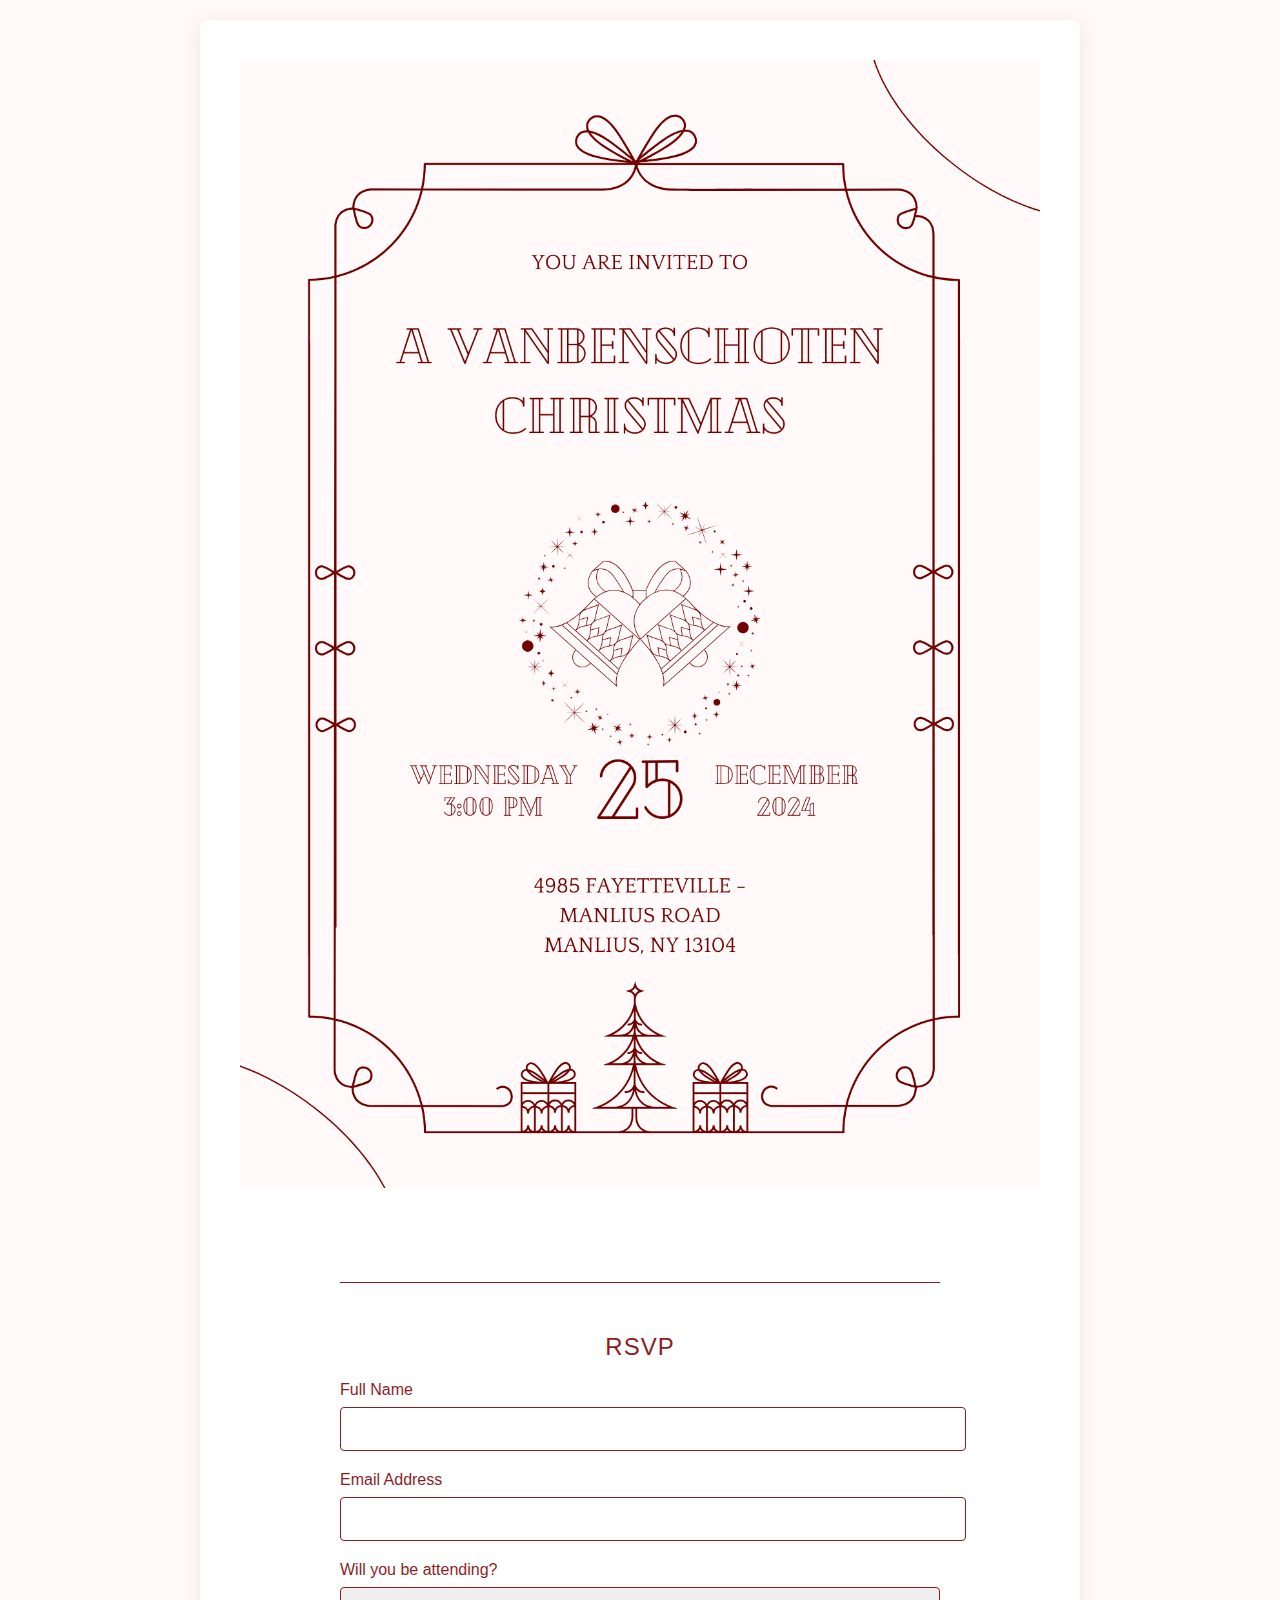
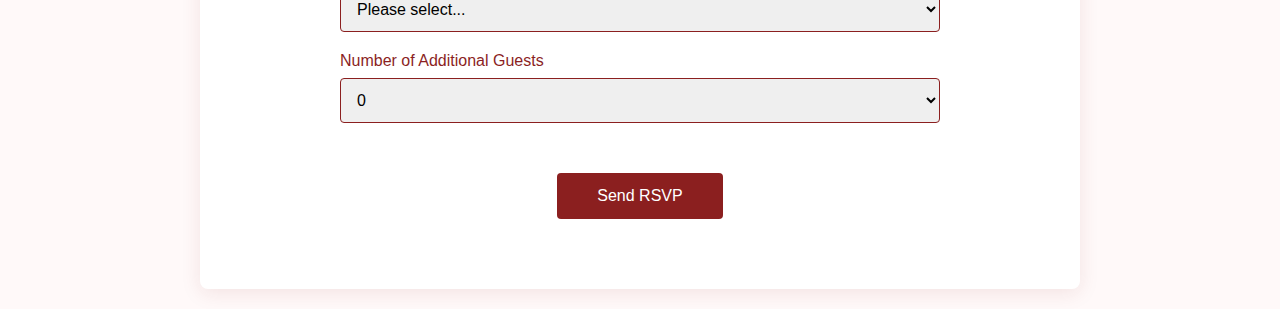
==== index.html @ fc416f07 "Update index.html" ====
<!DOCTYPE html>
<html lang="en">
<head>
    <meta charset="UTF-8">
    <meta name="viewport" content="width=device-width, initial-scale=1.0">
    <title>A Vanbenschoten Christmas</title>
    <style>
        :root {
            --burgundy: #8B1F1F;
        }
        
        body {
            font-family: "Helvetica Neue", Helvetica, Arial, sans-serif;
            margin: 0;
            padding: 20px;
            background: #FFF9F9;
            min-height: 100vh;
            display: flex;
            justify-content: center;
            align-items: center;
            color: var(--burgundy);
        }
        
        .container {
            background: white;
            padding: 40px;
            border-radius: 8px;
            box-shadow: 0 4px 20px rgba(139, 31, 31, 0.1);
            max-width: 800px;
            width: 100%;
            text-align: center;
        }
        
        .invitation-image {
            max-width: 100%;
            height: auto;
            margin-bottom: 40px;
        }
        
        .rsvp-section {
            margin-top: 50px;
            padding-top: 30px;
            border-top: 1px solid var(--burgundy);
            max-width: 600px;
            margin-left: auto;
            margin-right: auto;
        }
        
        .form-group {
            margin: 20px 0;
            text-align: left;
        }
        
        label {
            display: block;
            margin-bottom: 8px;
            color: var(--burgundy);
            font-weight: 500;
        }
        
        input[type="text"],
        input[type="email"],
        select {
            width: 100%;
            padding: 12px;
            border: 1px solid var(--burgundy);
            border-radius: 4px;
            font-size: 16px;
            font-family: inherit;
        }
        
        .submit-btn {
            background: var(--burgundy);
            color: white;
            border: none;
            padding: 14px 40px;
            border-radius: 4px;
            font-size: 16px;
            cursor: pointer;
            margin: 30px auto;
            font-family: inherit;
            transition: background 0.3s;
            font-weight: 500;
        }
        
        .submit-btn:hover {
            background: #6B1717;
        }

        h2 {
            font-weight: 500;
            letter-spacing: 1px;
        }
        
        @media (max-width: 600px) {
            .container {
                padding: 20px;
            }
            
            .rsvp-section {
                margin-top: 30px;
                padding-top: 20px;
            }
        }
    </style>
</head>
<body>
    <div class="container">
        <img src="invitation.png" alt="A Vanbenschoten Christmas Invitation" class="invitation-image">
        
        <div class="rsvp-section">
            <h2>RSVP</h2>
            <!-- Replace YOUR_FORMSPREE_ENDPOINT with your actual Formspree endpoint -->
            <form action="https://formspree.io/f/xeoqwaog" method="POST">
                <div class="form-group">
                    <label for="name">Full Name</label>
                    <input type="text" id="name" name="name" required>
                </div>
                
                <div class="form-group">
                    <label for="email">Email Address</label>
                    <input type="email" id="email" name="email" required>
                </div>
                
                <div class="form-group">
                    <label for="attendance">Will you be attending?</label>
                    <select id="attendance" name="attendance" required>
                        <option value="">Please select...</option>
                        <option value="yes">Yes, I'll be there!</option>
                        <option value="no">Sorry, I can't make it</option>
                    </select>
                </div>
                
                <div class="form-group">
                    <label for="guests">Number of Additional Guests</label>
                    <select id="guests" name="guests">
                        <option value="0">0</option>
                        <option value="1">1</option>
                        <option value="2">2</option>
                        <option value="3">3</option>
                        <option value="4">4</option>
                    </select>
                </div>
                
                <button type="submit" class="submit-btn">Send RSVP</button>
            </form>
        </div>
    </div>
</body>
</html>
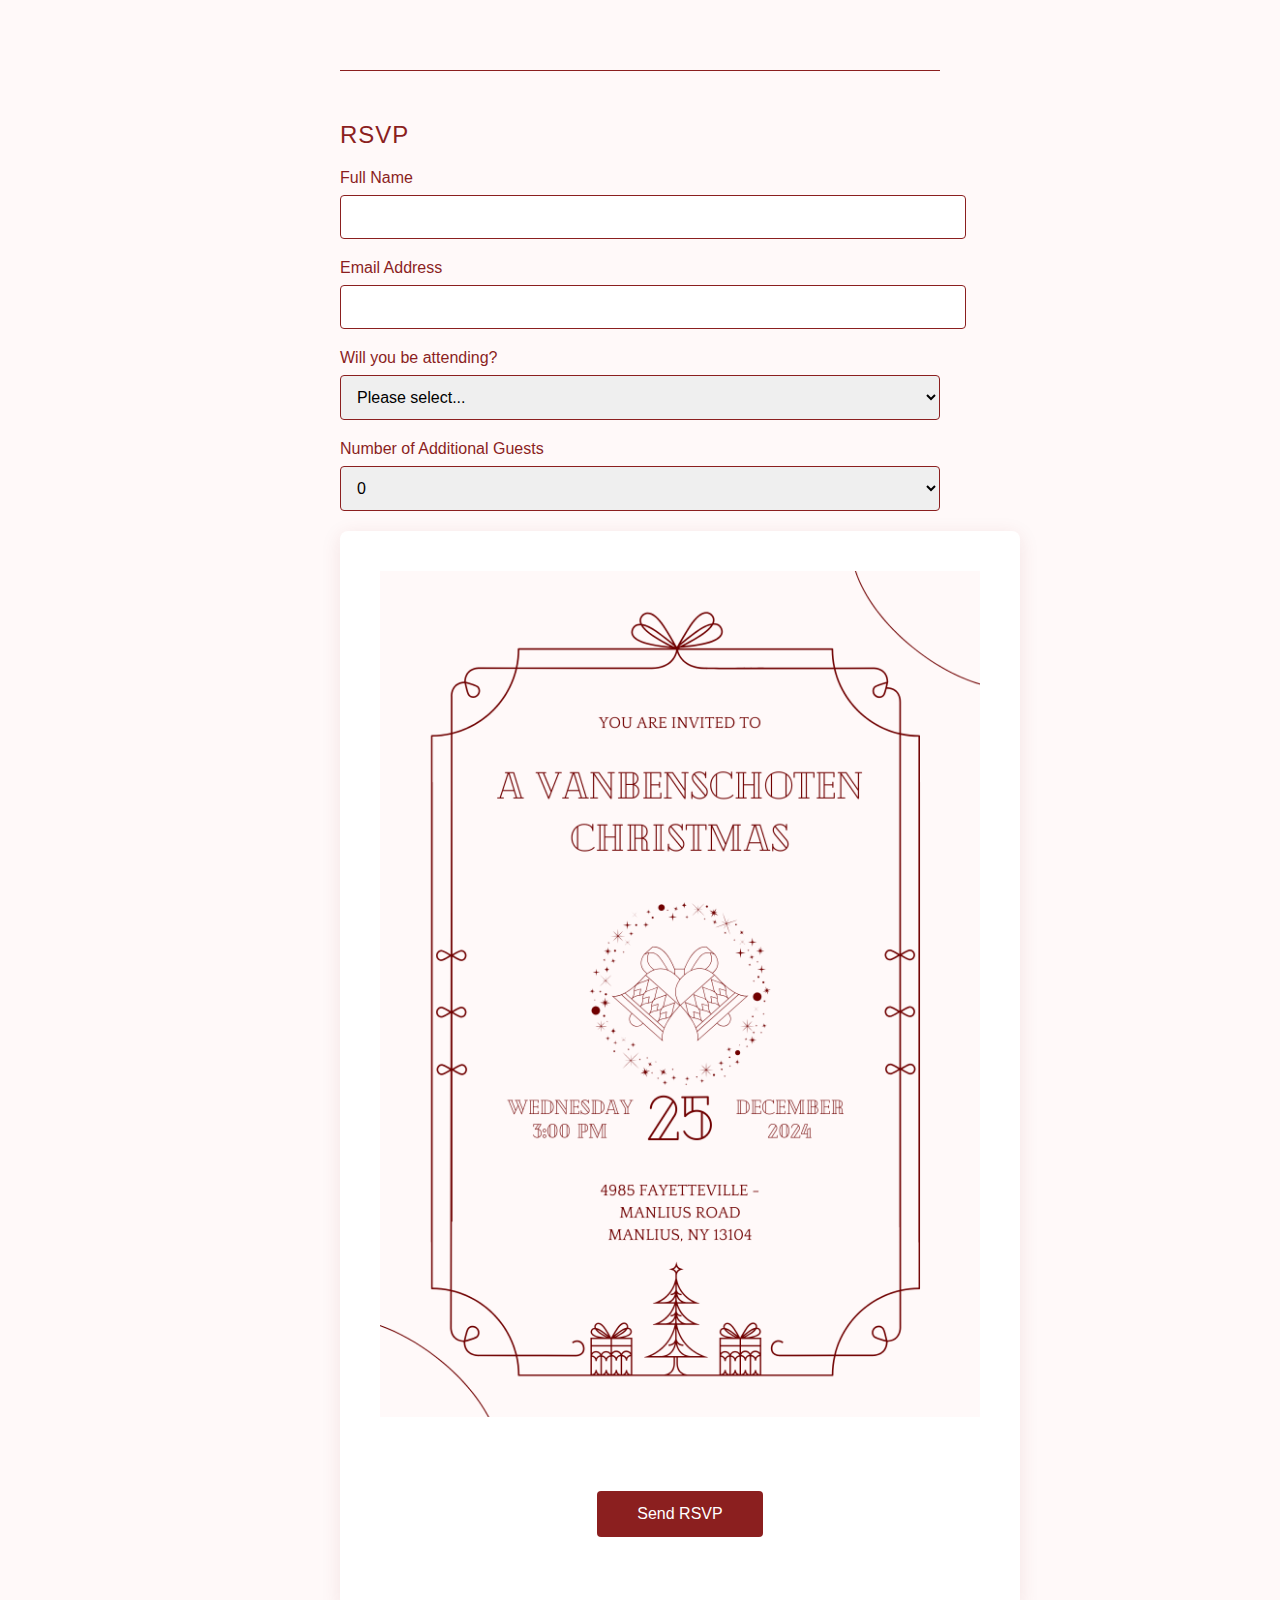
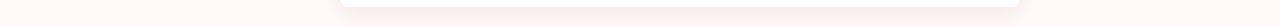
==== commit c45f29c4: "Update index.html" ====
--- a/index.html
+++ b/index.html
@@ -105,8 +105,7 @@
     </style>
 </head>
 <body>
-    <div class="container">
-        <img src="invitation.png" alt="A Vanbenschoten Christmas Invitation" class="invitation-image">
+    
         
         <div class="rsvp-section">
             <h2>RSVP</h2>
@@ -141,7 +140,8 @@
                         <option value="4">4</option>
                     </select>
                 </div>
-                
+                <div class="container">
+        <img src="invitation.png" alt="A Vanbenschoten Christmas Invitation" class="invitation-image">
                 <button type="submit" class="submit-btn">Send RSVP</button>
             </form>
         </div>
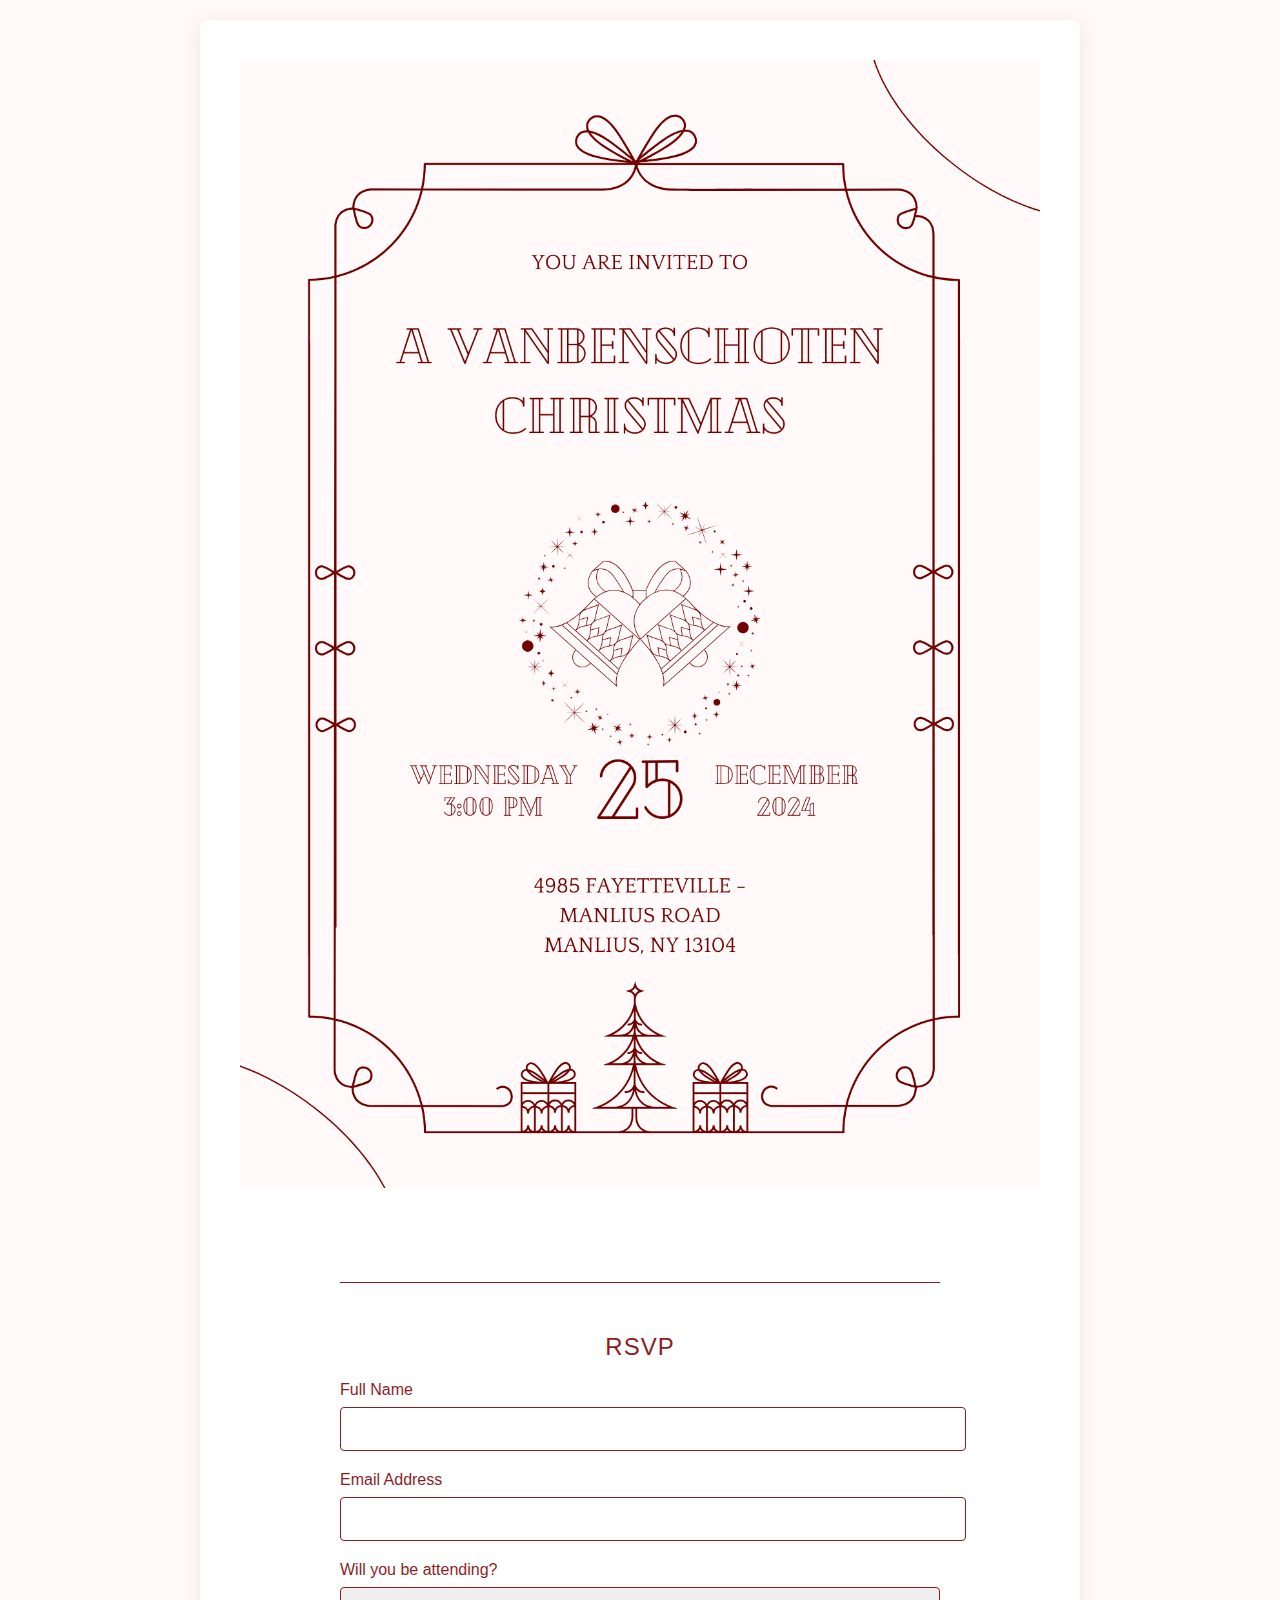
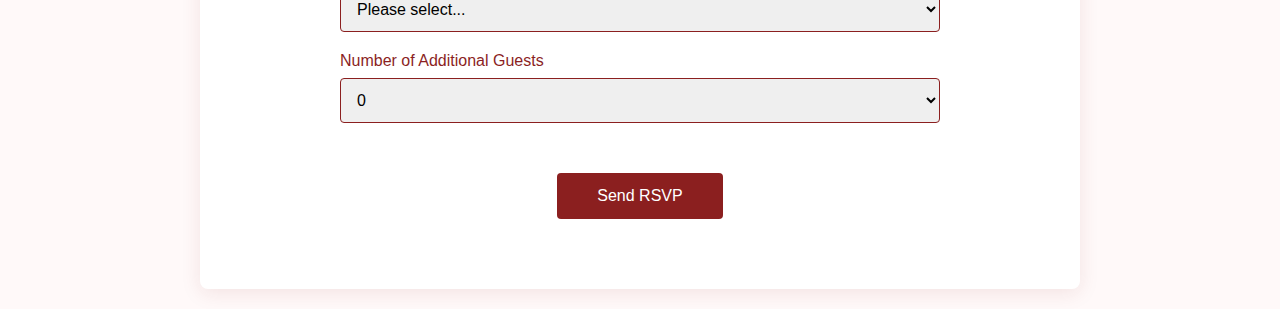
==== commit ddbb0f76: "Update index.html" ====
--- a/index.html
+++ b/index.html
@@ -105,8 +105,8 @@
     </style>
 </head>
 <body>
-    
-        
+    <div class="container">
+        <img src="invitation.png" alt="A Vanbenschoten Christmas Invitation" class="invitation-image">
         <div class="rsvp-section">
             <h2>RSVP</h2>
             <!-- Replace YOUR_FORMSPREE_ENDPOINT with your actual Formspree endpoint -->
@@ -140,8 +140,6 @@
                         <option value="4">4</option>
                     </select>
                 </div>
-                <div class="container">
-        <img src="invitation.png" alt="A Vanbenschoten Christmas Invitation" class="invitation-image">
                 <button type="submit" class="submit-btn">Send RSVP</button>
             </form>
         </div>
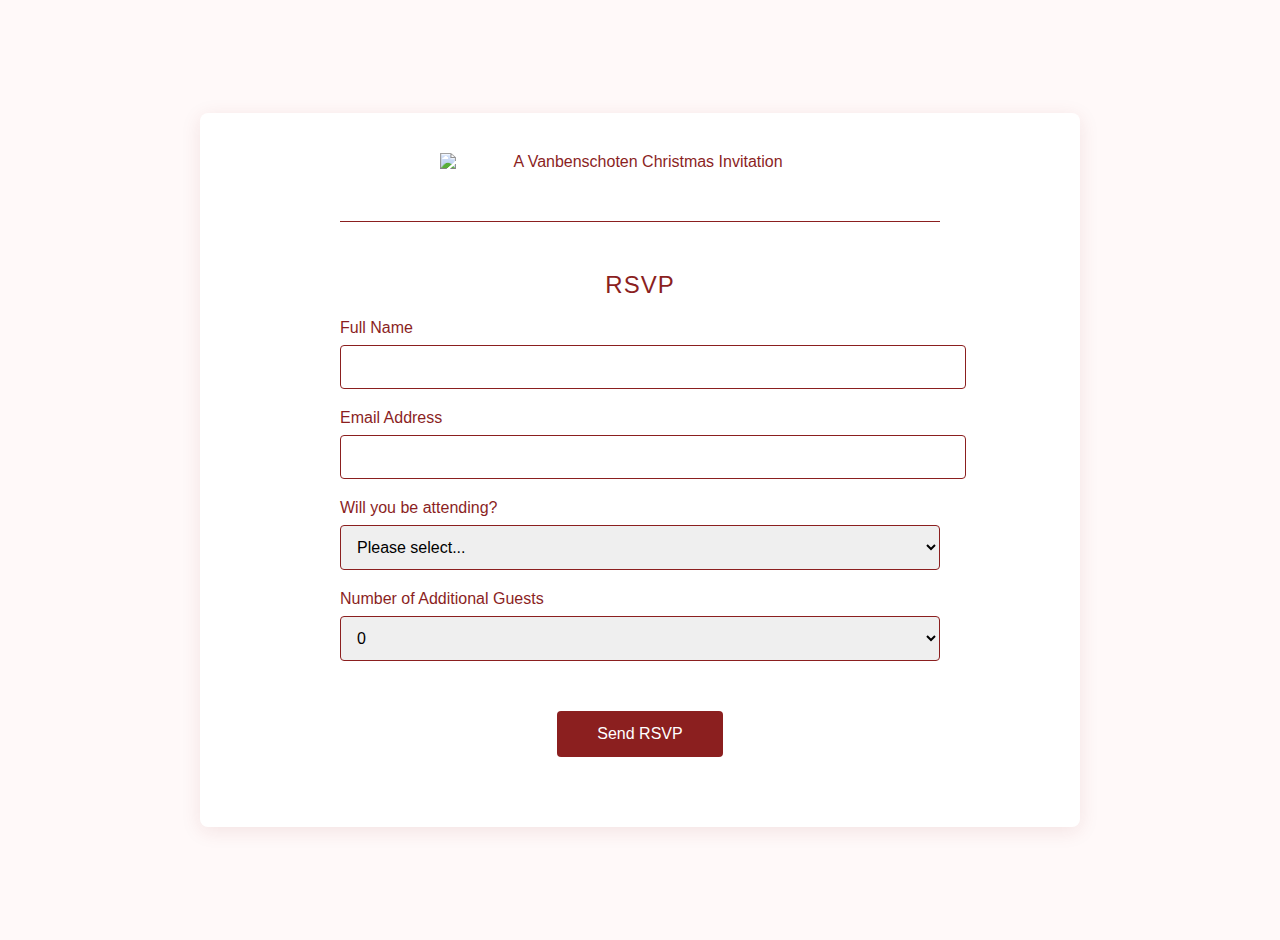
==== commit 9752085e: "Update index.html" ====
--- a/index.html
+++ b/index.html
@@ -2,7 +2,7 @@
 <html lang="en">
 <head>
     <meta charset="UTF-8">
-    <meta name="viewport" content="width=device-width, initial-scale=1.0">
+    <meta name="viewport" content="width=device-width, initial-scale=0.5">
     <title>A Vanbenschoten Christmas</title>
     <style>
         :root {
@@ -32,9 +32,12 @@
         }
         
         .invitation-image {
-            max-width: 100%;
+            max-width: 50%;  /* Changed from 100% to 50% */
             height: auto;
             margin-bottom: 40px;
+            display: block;  /* Added to ensure proper centering */
+            margin-left: auto;  /* Added for horizontal centering */
+            margin-right: auto;  /* Added for horizontal centering */
         }
         
         .rsvp-section {
@@ -101,15 +104,18 @@
                 margin-top: 30px;
                 padding-top: 20px;
             }
+            
+            .invitation-image {
+                max-width: 80%;  /* Slightly larger on mobile for better visibility */
+            }
         }
     </style>
 </head>
 <body>
     <div class="container">
-        <img src="invitation.png" alt="A Vanbenschoten Christmas Invitation" class="invitation-image">
+        <img src="/api/placeholder/400/320" alt="A Vanbenschoten Christmas Invitation" class="invitation-image">
         <div class="rsvp-section">
             <h2>RSVP</h2>
-            <!-- Replace YOUR_FORMSPREE_ENDPOINT with your actual Formspree endpoint -->
             <form action="https://formspree.io/f/xeoqwaog" method="POST">
                 <div class="form-group">
                     <label for="name">Full Name</label>
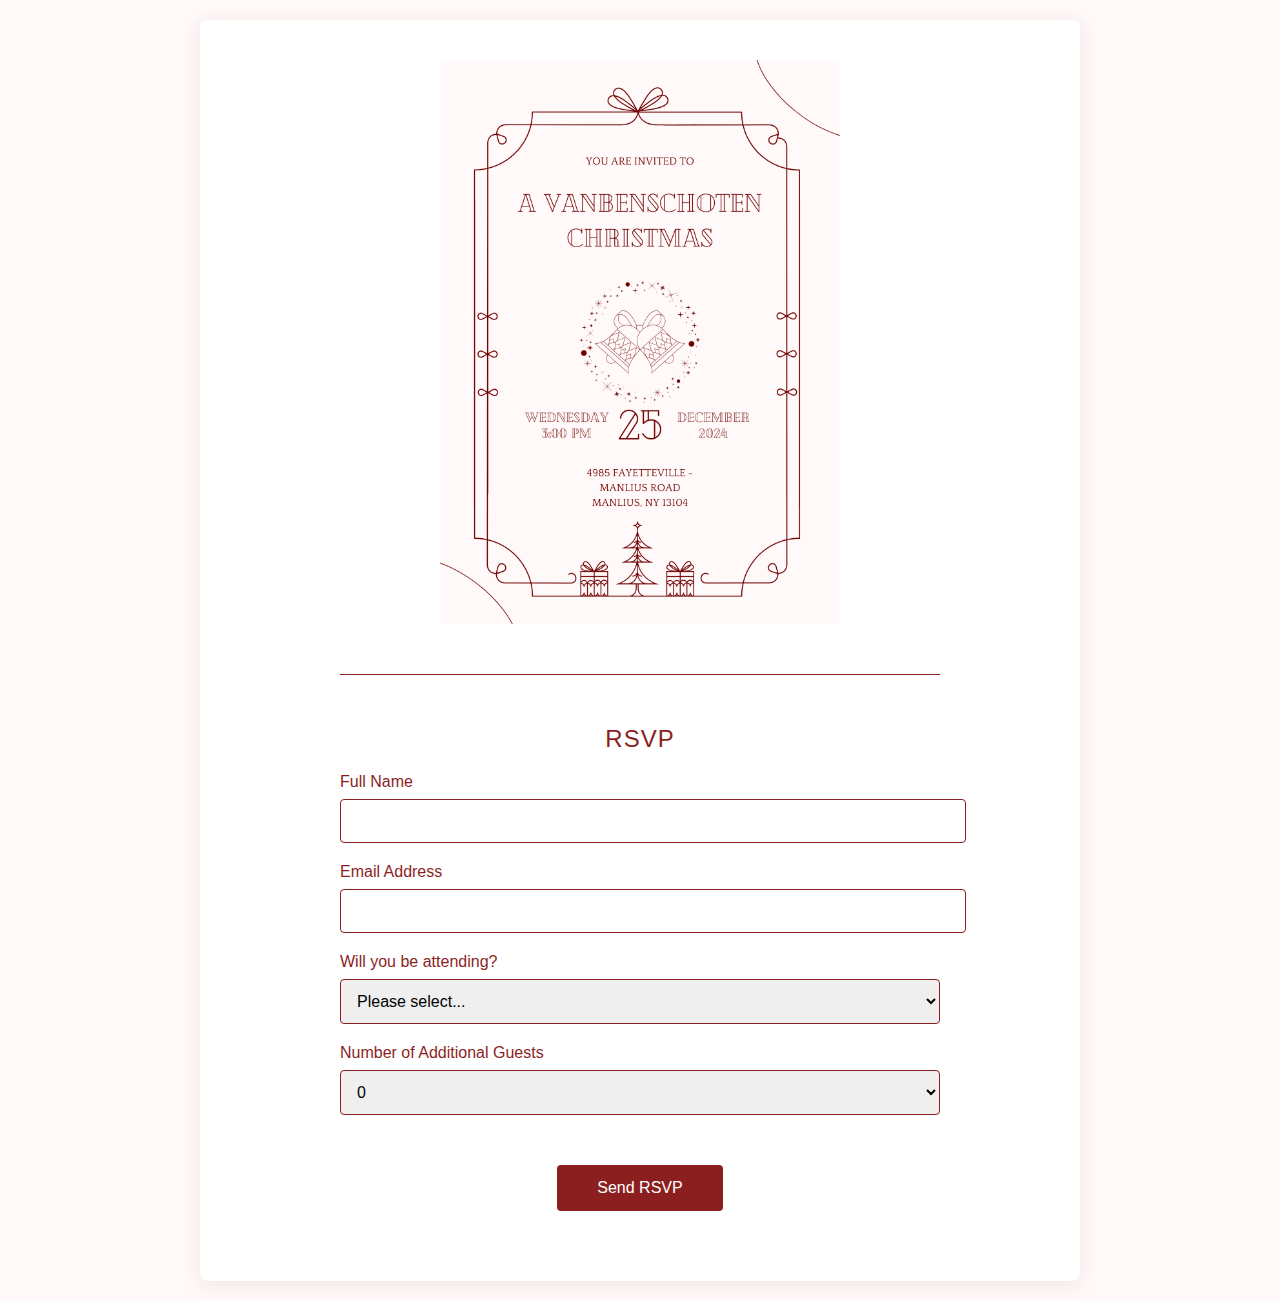
==== commit 993148b1: "Update index.html" ====
--- a/index.html
+++ b/index.html
@@ -113,7 +113,7 @@
 </head>
 <body>
     <div class="container">
-        <img src="/api/placeholder/400/320" alt="A Vanbenschoten Christmas Invitation" class="invitation-image">
+        <img src="invitation.png" alt="A Vanbenschoten Christmas Invitation" class="invitation-image">
         <div class="rsvp-section">
             <h2>RSVP</h2>
             <form action="https://formspree.io/f/xeoqwaog" method="POST">
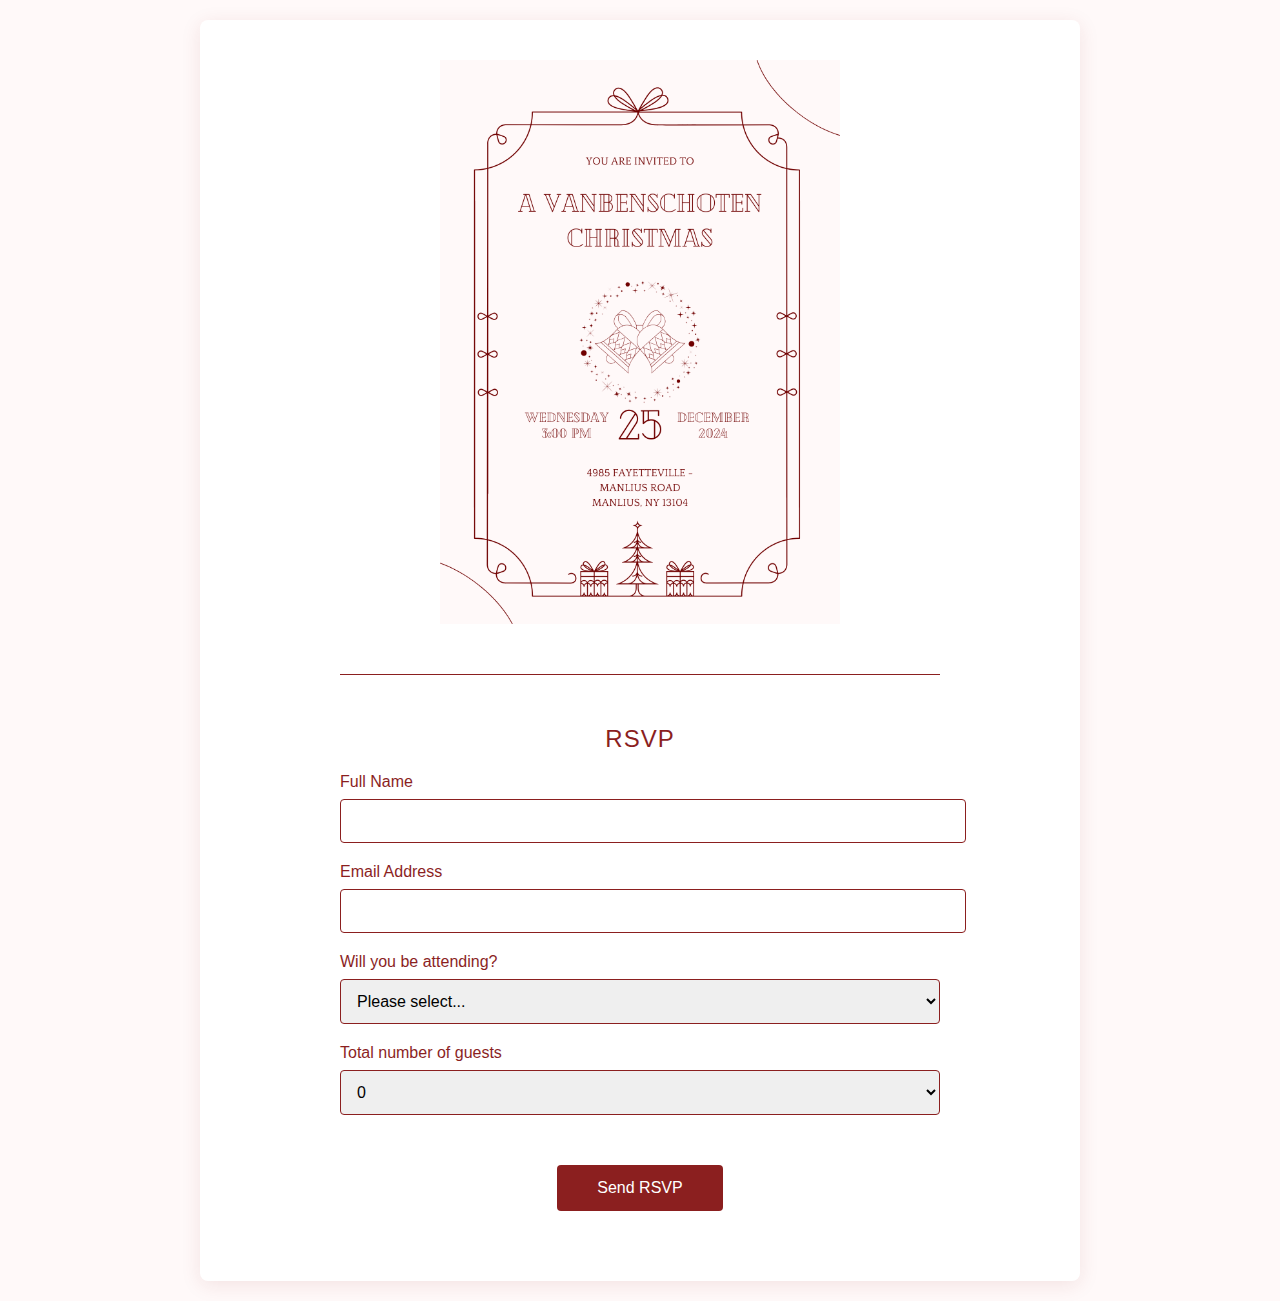
==== commit 5a0c35dc: "Update index.html" ====
--- a/index.html
+++ b/index.html
@@ -32,12 +32,12 @@
         }
         
         .invitation-image {
-            max-width: 50%;  /* Changed from 100% to 50% */
+            max-width: 50%;
             height: auto;
             margin-bottom: 40px;
-            display: block;  /* Added to ensure proper centering */
-            margin-left: auto;  /* Added for horizontal centering */
-            margin-right: auto;  /* Added for horizontal centering */
+            display: block;
+            margin-left: auto;
+            margin-right: auto;
         }
         
         .rsvp-section {
@@ -106,7 +106,7 @@
             }
             
             .invitation-image {
-                max-width: 80%;  /* Slightly larger on mobile for better visibility */
+                max-width: 80%;
             }
         }
     </style>
@@ -137,13 +137,17 @@
                 </div>
                 
                 <div class="form-group">
-                    <label for="guests">Number of Additional Guests</label>
+                    <label for="guests">Total number of guests</label>
                     <select id="guests" name="guests">
                         <option value="0">0</option>
                         <option value="1">1</option>
                         <option value="2">2</option>
                         <option value="3">3</option>
                         <option value="4">4</option>
+                        <option value="5">5</option>
+                        <option value="6">6</option>
+                        <option value="7">7</option>
+                        <option value="8">8</option>
                     </select>
                 </div>
                 <button type="submit" class="submit-btn">Send RSVP</button>
